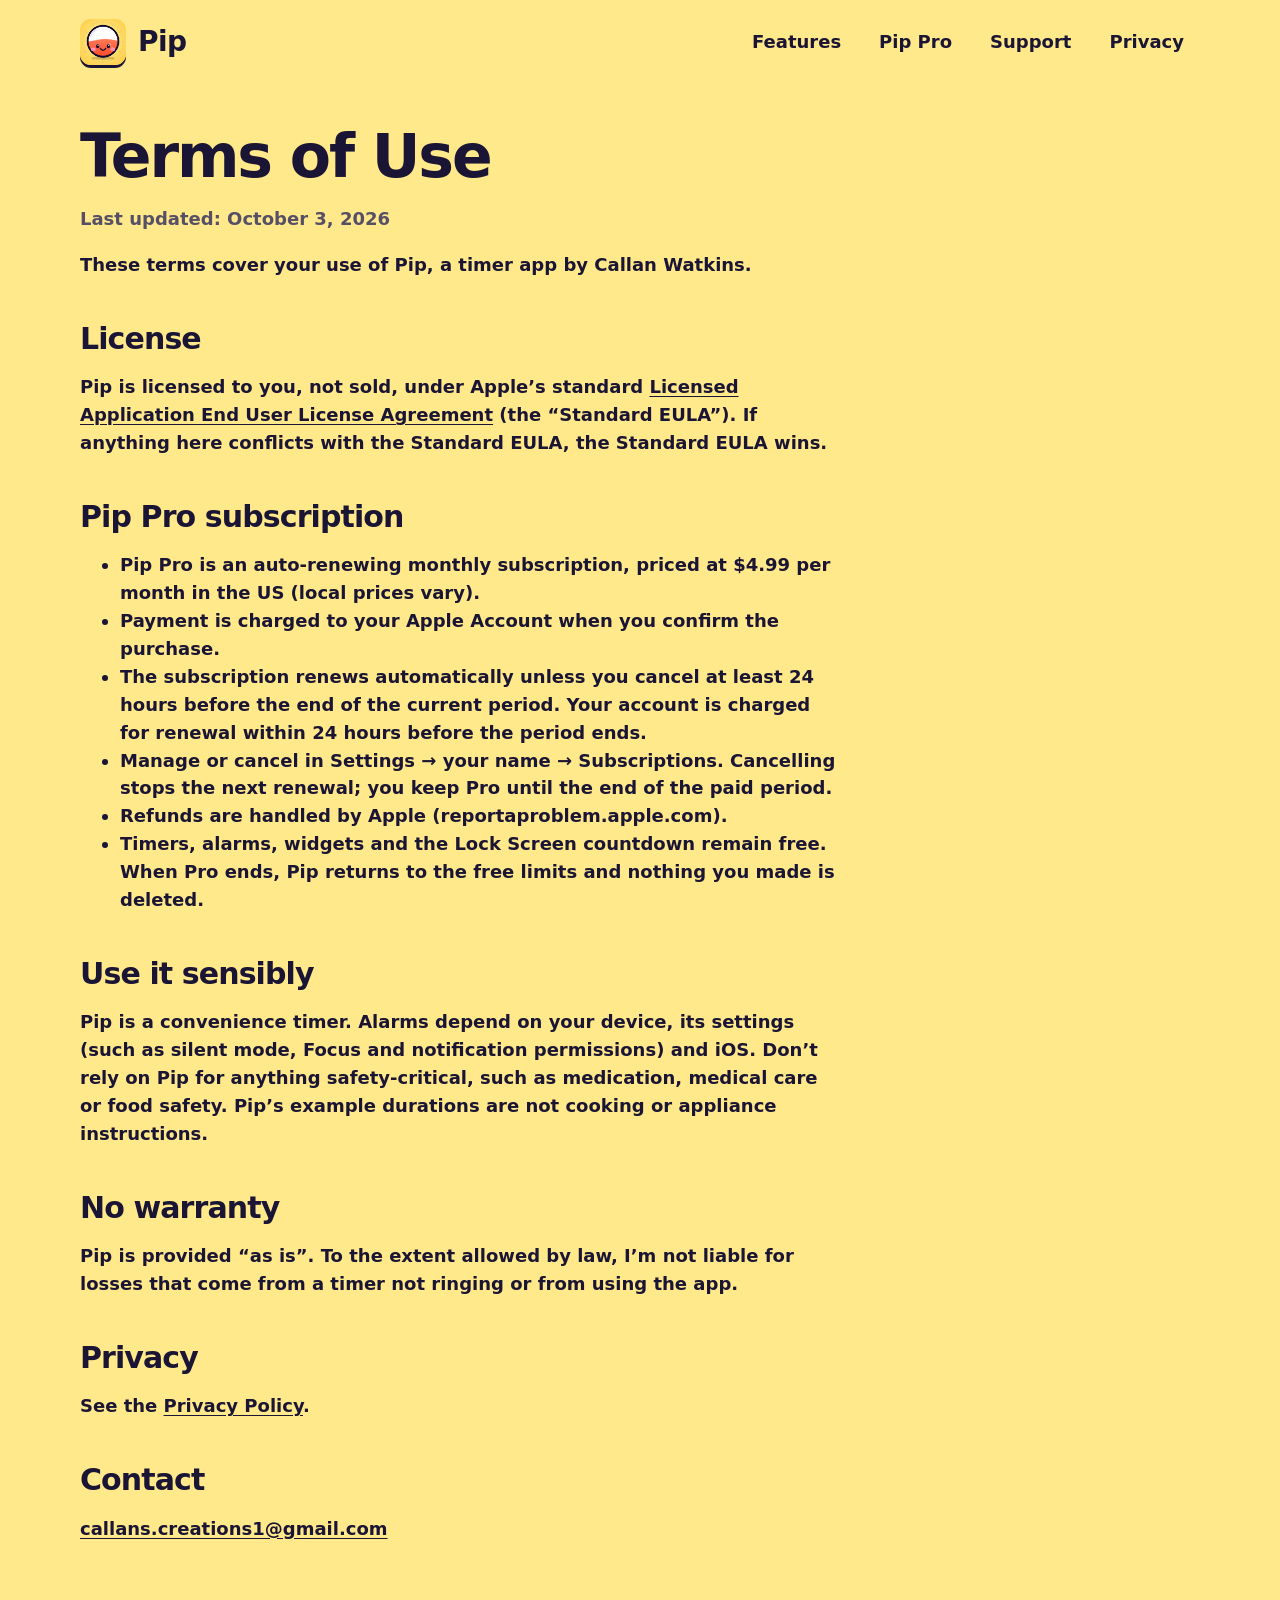
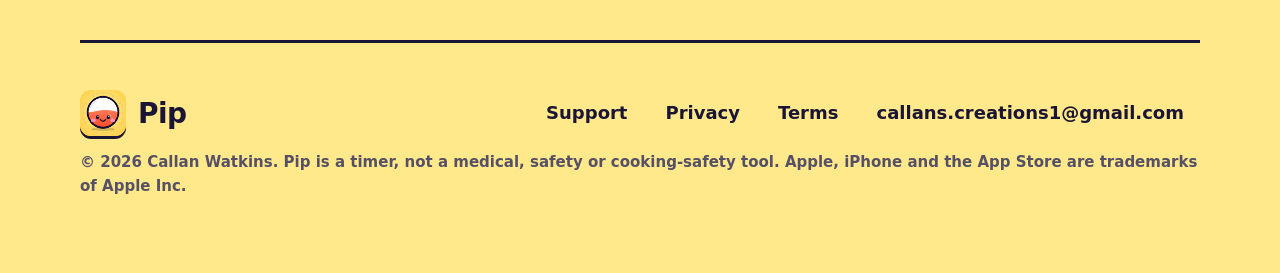
==== terms.html @ 09d7d2af "Pip website, support, privacy and terms pages Co-Authored-By: Claude Sonnet 5.5 <noreply@anthropic.c" ====
<!doctype html>
<html lang="en">
<head>
<meta charset="utf-8">
<meta name="viewport" content="width=device-width, initial-scale=1">
<title>Pip Terms of Use</title>
<meta name="description" content="Terms of Use and subscription terms for Pip.">
<meta name="theme-color" content="#ffe98a">
<meta property="og:title" content="Pip Terms of Use">
<meta property="og:description" content="Terms of Use and subscription terms for Pip.">
<meta property="og:type" content="website">
<meta property="og:image" content="https://callan-watkins.github.io/pip-timer/assets/og-image.png">
<meta name="twitter:card" content="summary_large_image">
<link rel="icon" href="assets/favicon.png">
<link rel="apple-touch-icon" href="assets/icon-180.png">
<link rel="stylesheet" href="assets/style.css?v=2">
</head>
<body>
<a class="skip" href="#main">Skip to content</a>
<div class="wrap">
<header class="top">
  <a class="brand" href="./"><img src="assets/icon-180.png" alt="" width="46" height="46">Pip</a>
  <nav class="links" aria-label="Main">
    <a href="./#features">Features</a><a href="./#pro">Pip Pro</a><a href="support.html">Support</a><a href="privacy.html">Privacy</a>
  </nav>
</header>
<main id="main">

<div class="prose" style="padding: 24px 0 40px">
  <h1>Terms of Use</h1>
  <p class="muted">Last updated: October 3, 2026</p>
  <p>These terms cover your use of Pip, a timer app by Callan Watkins.</p>

  <h2>License</h2>
  <p>Pip is licensed to you, not sold, under Apple’s standard
  <a href="https://www.apple.com/legal/internet-services/itunes/dev/stdeula/">Licensed Application End User License Agreement</a>
  (the “Standard EULA”). If anything here conflicts with the Standard EULA, the Standard EULA wins.</p>

  <h2>Pip Pro subscription</h2>
  <ul>
    <li>Pip Pro is an auto-renewing monthly subscription, priced at $4.99 per month in the US (local prices vary).</li>
    <li>Payment is charged to your Apple Account when you confirm the purchase.</li>
    <li>The subscription renews automatically unless you cancel at least 24 hours before the end of the current period. Your account is charged for renewal within 24 hours before the period ends.</li>
    <li>Manage or cancel in Settings → your name → Subscriptions. Cancelling stops the next renewal; you keep Pro until the end of the paid period.</li>
    <li>Refunds are handled by Apple (reportaproblem.apple.com).</li>
    <li>Timers, alarms, widgets and the Lock Screen countdown remain free. When Pro ends, Pip returns to the free limits and nothing you made is deleted.</li>
  </ul>

  <h2>Use it sensibly</h2>
  <p>Pip is a convenience timer. Alarms depend on your device, its settings (such as silent mode, Focus and notification permissions) and iOS. Don’t rely on Pip for anything safety-critical, such as medication, medical care or food safety. Pip’s example durations are not cooking or appliance instructions.</p>

  <h2>No warranty</h2>
  <p>Pip is provided “as is”. To the extent allowed by law, I’m not liable for losses that come from a timer not ringing or from using the app.</p>

  <h2>Privacy</h2>
  <p>See the <a href="privacy.html">Privacy Policy</a>.</p>

  <h2>Contact</h2>
  <p><a href="mailto:callans.creations1@gmail.com">callans.creations1@gmail.com</a></p>
</div>

</main>
<footer>
  <div class="cols">
    <a class="brand" href="./"><img src="assets/icon-180.png" alt="" width="46" height="46">Pip</a>
    <nav class="links" aria-label="Footer">
      <a href="support.html">Support</a><a href="privacy.html">Privacy</a><a href="terms.html">Terms</a><a href="mailto:callans.creations1@gmail.com">callans.creations1@gmail.com</a>
    </nav>
  </div>
  <p class="small">&copy; 2026 Callan Watkins. Pip is a timer, not a medical, safety or cooking-safety tool. Apple, iPhone and the App Store are trademarks of Apple Inc.</p>
</footer>
</div>
</body>
</html>
---- assets/style.css ----
:root {
  --sun: #ffe98a; --sun-deep: #ffc93c; --ink: #1b1535; --ink-2: #565066; --paper: #ffffff; --cream: #fff6cc;
  --orange: #ff5a3a; --purple: #7b65ff; --green: #17b890; --pink: #ff9ab6; --line: #e9e4d6;
  --bg: var(--sun); --card: var(--paper); --text: var(--ink); --muted: var(--ink-2); --shadow: var(--ink);
  --radius: 28px;
  --font: ui-rounded, "SF Pro Rounded", "Nunito", "Avenir Next Rounded", system-ui, -apple-system, "Segoe UI", sans-serif;
}
@media (prefers-color-scheme: dark) {
  :root { --bg: #15112b; --card: #262044; --text: #f6f2ff; --muted: #bdb5d6; --shadow: #05030c; --line: #3a3263; --cream: #302958; }
}
* { box-sizing: border-box; }
html { scroll-behavior: smooth; }
@media (prefers-reduced-motion: reduce) { html { scroll-behavior: auto; } * { animation: none !important; transition: none !important; } }
body { margin: 0; font-family: var(--font); background: var(--bg); color: var(--text); line-height: 1.55; font-size: 18px; -webkit-font-smoothing: antialiased; }
img { max-width: 100%; height: auto; display: block; }
a { color: inherit; text-underline-offset: 3px; }
a:focus-visible, button:focus-visible, summary:focus-visible { outline: 4px solid var(--purple); outline-offset: 3px; border-radius: 12px; }
.wrap { width: min(1120px, 100% - 40px); margin-inline: auto; }
.skip { position: absolute; left: -999px; top: 8px; background: var(--ink); color: #fff; padding: 10px 16px; border-radius: 12px; z-index: 10; }
.skip:focus { left: 12px; }

header.top { display: flex; align-items: center; justify-content: space-between; padding: 18px 0; gap: 16px; flex-wrap: wrap; }
.brand { display: flex; align-items: center; gap: 12px; font-weight: 900; font-size: 28px; text-decoration: none; letter-spacing: -0.02em; }
.brand img { width: 46px; height: 46px; border-radius: 11px; box-shadow: 0 3px 0 var(--shadow); }
nav.links { display: flex; gap: 6px; flex-wrap: wrap; }
nav.links a { text-decoration: none; font-weight: 800; padding: 10px 16px; border-radius: 999px; min-height: 44px; display: inline-flex; align-items: center; }
nav.links a:hover, nav.links a[aria-current] { background: var(--card); box-shadow: 0 3px 0 var(--shadow); border: 2px solid var(--shadow); padding: 8px 14px; }

.hero { display: grid; grid-template-columns: 1.05fr 0.95fr; gap: 40px; align-items: center; padding: 28px 0 70px; }
.eyebrow { display: inline-block; font-weight: 900; font-size: 14px; letter-spacing: 0.08em; text-transform: uppercase; background: var(--card); border: 2px solid var(--shadow); border-radius: 999px; padding: 6px 14px; box-shadow: 0 3px 0 var(--shadow); }
h1 { font-size: clamp(44px, 7vw, 84px); line-height: 1.02; letter-spacing: -0.035em; margin: 18px 0 18px; font-weight: 900; }
h1 .pop { color: var(--orange); }
.lead { font-size: clamp(19px, 2.2vw, 24px); color: var(--muted); max-width: 34ch; margin: 0 0 28px; font-weight: 600; }
.cta { display: flex; gap: 14px; flex-wrap: wrap; align-items: center; }
.btn { display: inline-flex; align-items: center; justify-content: center; gap: 10px; min-height: 60px; padding: 12px 28px; text-align: center; border-radius: 999px; font-weight: 900; font-size: 20px; text-decoration: none; background: var(--ink); color: #fff; box-shadow: 0 6px 0 var(--orange); transition: transform .12s, box-shadow .12s; border: 0; cursor: pointer; font-family: inherit; }
.btn:hover { transform: translateY(2px); box-shadow: 0 4px 0 var(--orange); }
.btn:active { transform: translateY(5px); box-shadow: 0 1px 0 var(--orange); }
.btn.ghost { background: var(--card); color: var(--text); border: 3px solid var(--shadow); box-shadow: 0 5px 0 var(--shadow); }
.btn[aria-disabled="true"] { opacity: .92; cursor: default; }
.note { font-size: 15px; color: var(--muted); font-weight: 700; margin-top: 14px; }
@media (prefers-color-scheme: dark) { .btn { background: var(--sun-deep); color: var(--ink); } }

.phones { position: relative; min-height: 560px; }
.phones img { position: absolute; width: 58%; filter: drop-shadow(0 28px 34px rgba(27,21,53,.35)); }
.phones img:nth-child(1) { left: 0; top: 40px; transform: rotate(-5deg); z-index: 2; }
.phones img:nth-child(2) { right: 0; top: 0; transform: rotate(4deg); }
.sticker { position: absolute; z-index: 3; right: 6%; bottom: 20px; background: var(--card); border: 3px solid var(--shadow); box-shadow: 0 5px 0 var(--shadow); border-radius: 22px; padding: 10px 16px; font-weight: 900; transform: rotate(-4deg); }

section { padding: 64px 0; }
h2 { font-size: clamp(32px, 4.4vw, 52px); line-height: 1.08; letter-spacing: -0.03em; margin: 0 0 14px; font-weight: 900; }
.sub { color: var(--muted); font-weight: 600; font-size: 20px; max-width: 46ch; margin: 0 0 36px; }
.band { background: var(--card); border-block: 3px solid var(--shadow); width: 100vw; margin-left: calc(50% - 50vw); }
body { overflow-x: clip; }
.grid { display: grid; grid-template-columns: repeat(auto-fit, minmax(260px, 1fr)); gap: 22px; }
.card { background: var(--card); border: 3px solid var(--shadow); border-radius: var(--radius); padding: 26px; box-shadow: 0 6px 0 var(--shadow); }
.band .card { background: var(--bg); }
.card h3 { margin: 14px 0 8px; font-size: 24px; letter-spacing: -0.02em; }
.card p { margin: 0; color: var(--muted); font-weight: 600; }
.ico { width: 56px; height: 56px; border-radius: 18px; display: grid; place-items: center; border: 3px solid var(--shadow); background: var(--sun-deep); }
.ico svg { width: 30px; height: 30px; stroke: var(--ink); fill: none; stroke-width: 2.4; stroke-linecap: round; stroke-linejoin: round; }
.ico.o { background: var(--orange); } .ico.p { background: #cfc6ff; } .ico.g { background: #a8ecd6; } .ico.k { background: var(--pink); } .ico.s { background: #bfe3ff; }

.gallery { display: flex; gap: 26px; overflow-x: auto; padding: 10px 4px 34px; scroll-snap-type: x mandatory; -webkit-overflow-scrolling: touch; }
.gallery figure { margin: 0; flex: 0 0 min(300px, 72vw); scroll-snap-align: start; }
.gallery img { border-radius: 26px; box-shadow: 0 16px 30px rgba(27,21,53,.22); }
.gallery figcaption { text-align: center; font-weight: 800; margin-top: 12px; color: var(--muted); font-size: 16px; }

table.compare { width: 100%; border-collapse: separate; border-spacing: 0; background: var(--card); border: 3px solid var(--shadow); border-radius: var(--radius); overflow: hidden; box-shadow: 0 6px 0 var(--shadow); }
.compare th, .compare td { padding: 16px 20px; text-align: left; border-bottom: 2px solid var(--line); font-weight: 700; }
.compare thead th { background: var(--ink); color: #fff; font-size: 18px; }
@media (prefers-color-scheme: dark) { .compare thead th { background: var(--sun-deep); color: var(--ink); } }
.compare tr:last-child td { border-bottom: 0; }
.compare td:nth-child(n+2), .compare th:nth-child(n+2) { text-align: center; }
.compare td.pro { background: var(--cream); font-weight: 900; }

details { background: var(--card); border: 3px solid var(--shadow); border-radius: 22px; padding: 4px 22px; margin: 0 0 14px; box-shadow: 0 4px 0 var(--shadow); }
summary { cursor: pointer; font-weight: 900; font-size: 20px; padding: 16px 0; min-height: 44px; list-style-position: outside; }
details p, details li { color: var(--muted); font-weight: 600; margin: 0 0 16px; }
details ul { padding-left: 22px; margin: 0 0 16px; }

.prose { max-width: 760px; }
.prose h1 { font-size: clamp(38px, 6vw, 60px); }
.prose h2 { font-size: 30px; margin-top: 44px; }
.prose p, .prose li { font-weight: 600; color: var(--text); }
.prose .muted { color: var(--muted); }
.panel { background: var(--card); border: 3px solid var(--shadow); box-shadow: 0 6px 0 var(--shadow); border-radius: var(--radius); padding: 26px; margin: 26px 0; }

footer { padding: 46px 0 60px; border-top: 3px solid var(--shadow); margin-top: 40px; }
footer .cols { display: flex; justify-content: space-between; gap: 24px; flex-wrap: wrap; align-items: center; }
footer a { font-weight: 800; }
footer .small { color: var(--muted); font-size: 15px; font-weight: 600; margin-top: 14px; }

@media (max-width: 860px) {
  .hero { grid-template-columns: 1fr; padding-bottom: 40px; }
  .phones { min-height: 480px; max-width: 520px; margin-inline: auto; width: 100%; }
  section { padding: 44px 0; }
}
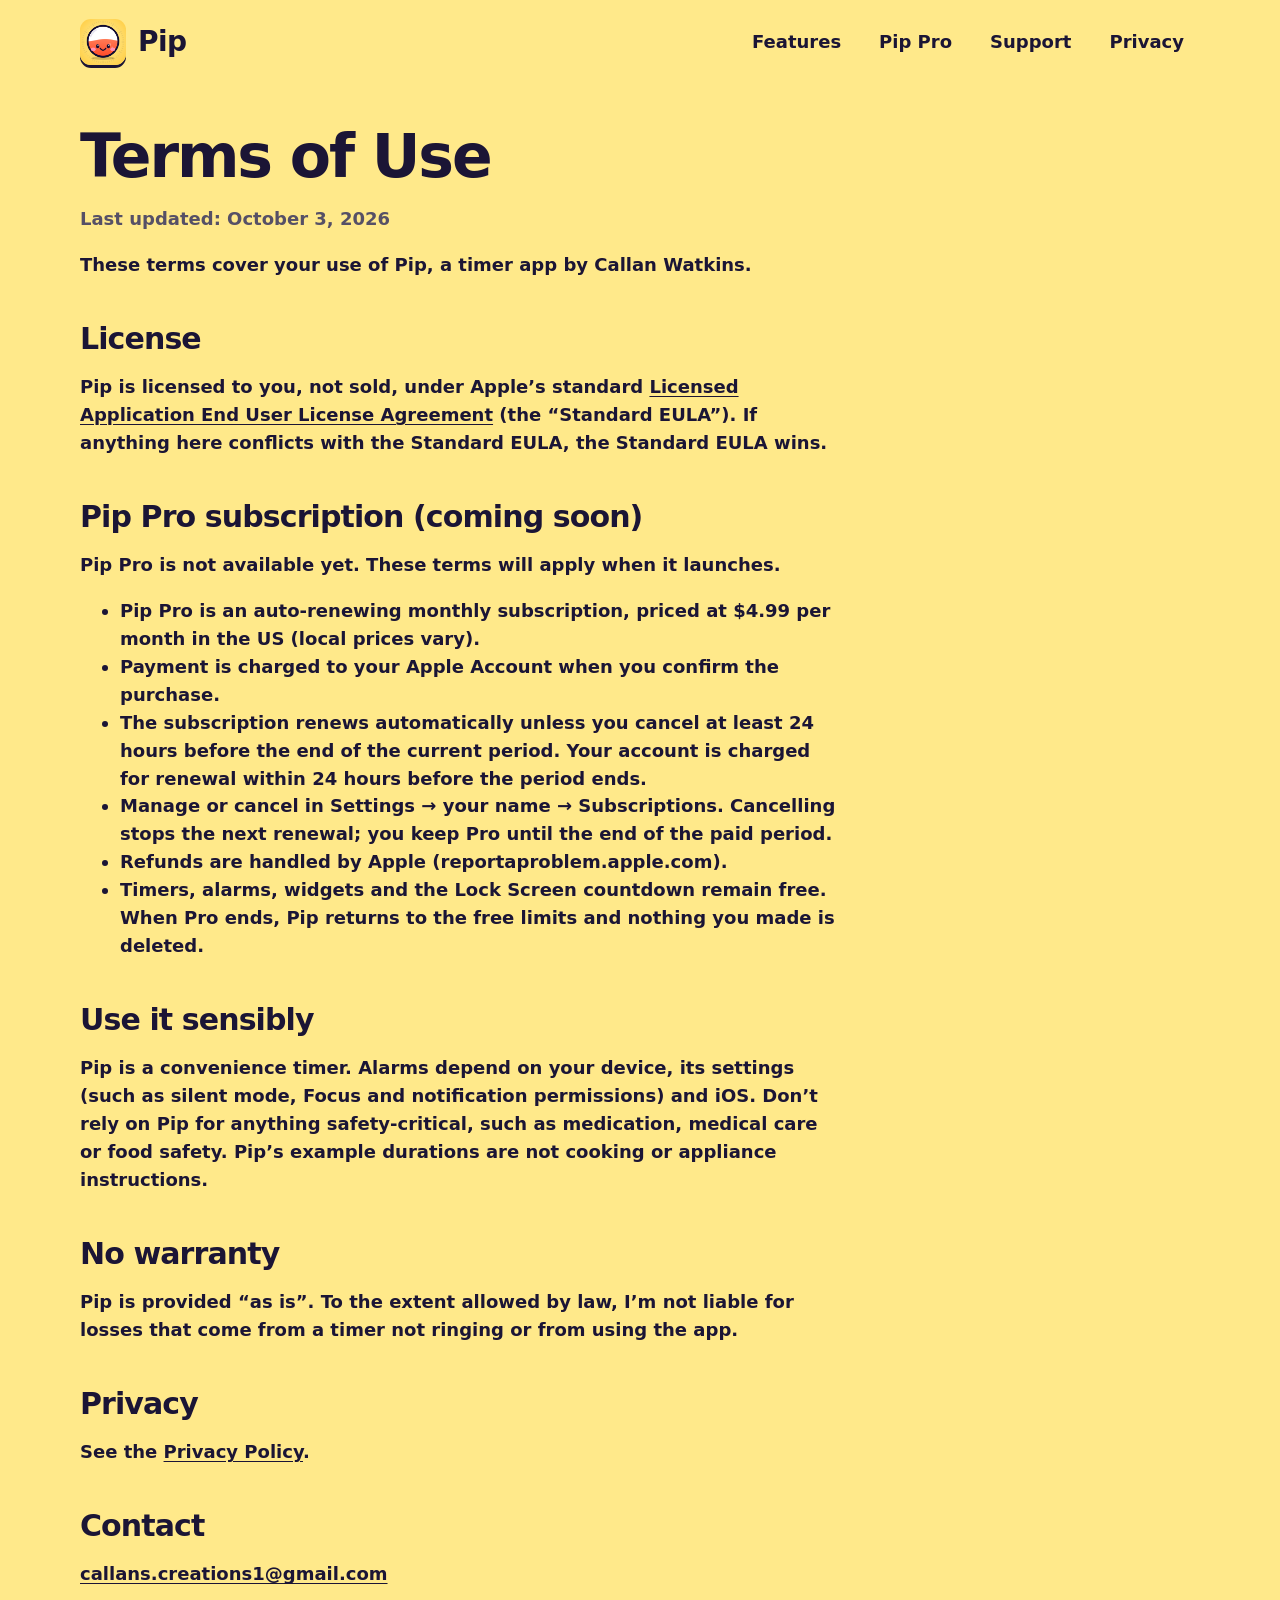
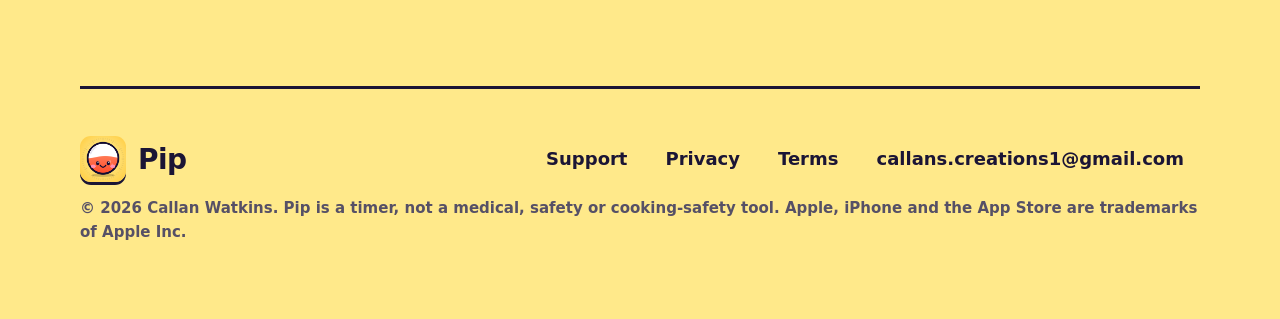
==== commit 88261252: "Site: Pip Pro coming soon; add structured data, robots and sitemap Co-Authored-By: Claude Sonnet 5.5" ====
--- a/terms.html
+++ b/terms.html
@@ -36,7 +36,8 @@
   <a href="https://www.apple.com/legal/internet-services/itunes/dev/stdeula/">Licensed Application End User License Agreement</a>
   (the “Standard EULA”). If anything here conflicts with the Standard EULA, the Standard EULA wins.</p>
 
-  <h2>Pip Pro subscription</h2>
+  <h2>Pip Pro subscription (coming soon)</h2>
+  <p>Pip Pro is not available yet. These terms will apply when it launches.</p>
   <ul>
     <li>Pip Pro is an auto-renewing monthly subscription, priced at $4.99 per month in the US (local prices vary).</li>
     <li>Payment is charged to your Apple Account when you confirm the purchase.</li>
